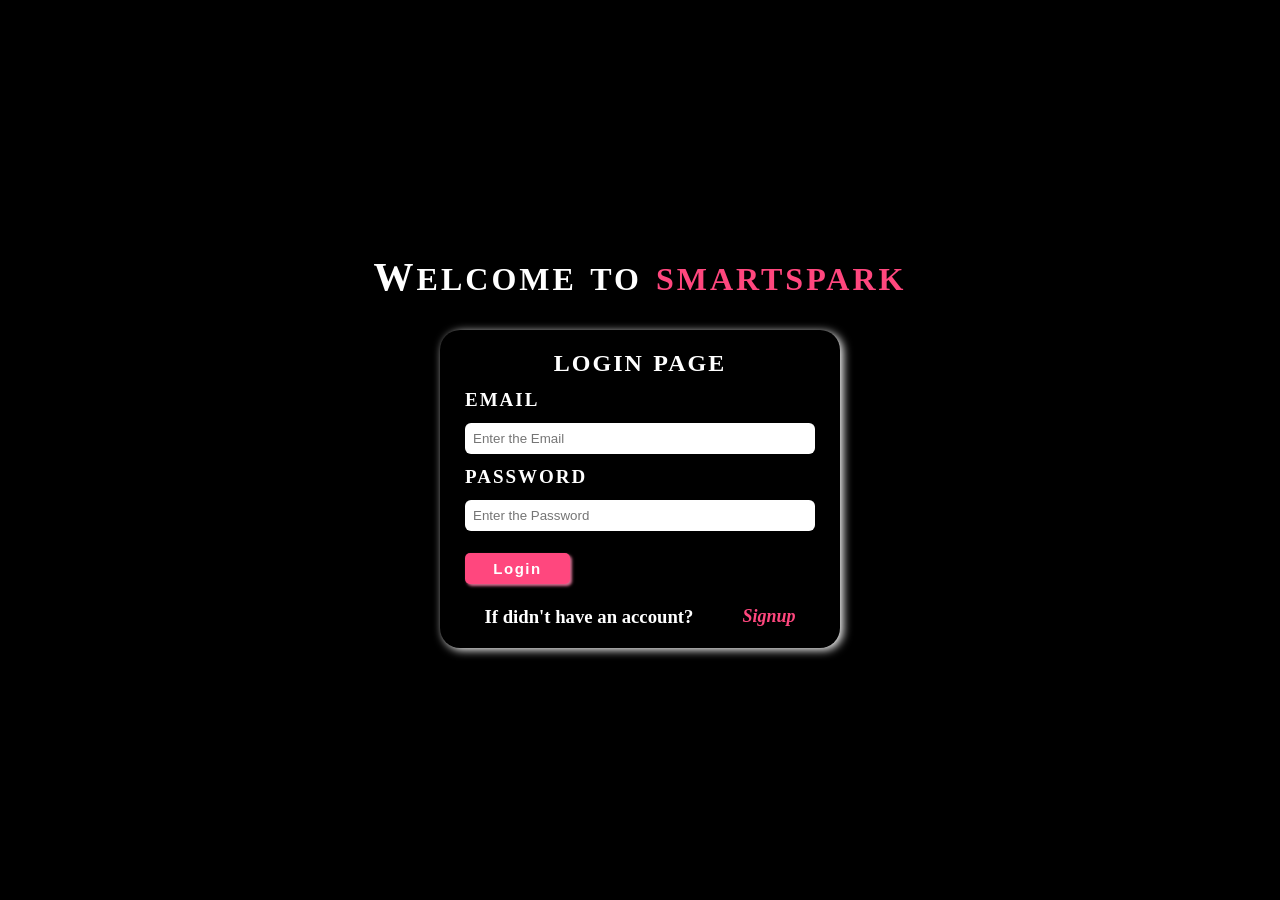
==== login.html @ 23c7a79e "Added complete Quiz App project" ====
<!DOCTYPE html>
<html lang="en">
<head>
    <meta charset="UTF-8">
    <meta name="viewport" content="width=device-width, initial-scale=1.0">
    <title>login</title>
    <link rel="stylesheet" href="./login.css">
</head>
<body>

    <div class="outer">
        <h1>welcome to <span id="wd">SmartSpark</span></h1>
            <form action="" autocomplete="off">
                
                <h2>Login Page</h2>
                <label for="">Email</label>
                <input type="text" name="" placeholder="Enter the Email" id="logemail" required>
                <label for="">Password</label>
                <input type="text" name="" placeholder="Enter the Password" id="logpass" required>

                <button>Login</button>
                <div class="login">
                    <h3>If didn't have an account?</h3>
                    <a href="./signup.html" target="_blank">Signup</a>
                </div>
            </form>
        </div>

    </div>


    <script src="./login.js"></script>
</body>
</html>
---- login.css ----
*{
    margin: 0;
    padding: 0;
    box-sizing: border-box;
}


.outer{
    height: 100vh;
    background-color: black;
    /* background-image: url(./images/4.jpg);
    background-repeat: no-repeat;
    background-position: center;
    background-size: cover; */
    display: flex;
    flex-direction: column;
    justify-content: center;
    align-items: center;
    gap: 30px;
    color: #ffffffff;
}
.outer>h1{
    text-transform: uppercase;
    letter-spacing: 3px;
    word-spacing: 3px;

}
.outer>h1::first-letter{
    font-size: 40px;
}
#wd{
    color: #ff477e;
}

form{
    height: 350px;
    width: 400px;
    display: flex;
    flex-direction: column;
    border-radius: 20px;
    padding: 20px 30px;
    gap: 10px;
    box-shadow:3px 2px 10px white;
}

form>h2{
    text-align: center;
    text-transform: uppercase;
    word-spacing: 1.5px;
    letter-spacing: 2px;

}

form>label{
    letter-spacing: 2px;
    text-transform: uppercase;
    font-weight: bold;
    font-size: 19px;
}
form>input{
    padding: 8px;
    border-radius: px;
    border-radius: 6px;
    border: none;
}
form>button{
    width: 30%;
    padding: 7px;
    letter-spacing: 1.5px;
    font-weight: bold;
    font-size: 15px;
    box-shadow: 2px 2px 3px palevioletred;
    border-radius: 5px;
    background-color: #ff477e;
    color: #ffffffff;
    margin: 10px 0px;
    text-transform: capitalize;
    border: none;
    cursor: pointer;
}
button:hover{
    background-color: green;
     box-shadow: 2px 2px 3px rgb(10, 240, 79);
}

.login{
    display: flex;
    justify-content: space-around;
}

form>.login{

    display: flex;
    gap: 10px;

}

.login>a{
    text-decoration: none;
    color: #ff477e;
    font-size: 18px;
    font-weight: bold;
    font-style: italic;

}
a:hover{
    color: green;
}
.outer{
    height: 100vh;
}
.outer{
    min-height: 100vh;
    padding: 20px;
}
form{
    width: 100%;
    max-width: 400px;
    height: auto;
    display: flex;
    flex-direction: column;
    border-radius: 20px;
    padding: 20px 25px;
    gap: 12px;
    box-shadow: 3px 2px 10px white;
}
@media (max-width: 768px) {

    .outer > h1 {
        font-size: 24px;
        text-align: center;
    }

    form > h2 {
        font-size: 20px;
    }

    form > label {
        font-size: 16px;
    }

    form > input {
        padding: 10px;
        font-size: 15px;
    }

    form > button {
        width: 50%;
        font-size: 14px;
    }

    .login h3 {
        font-size: 14px;
    }

    .login a {
        font-size: 16px;
    }
}
@media (max-width: 480px) {

    .outer {
        gap: 20px;
    }

    .outer > h1 {
        font-size: 20px;
        letter-spacing: 2px;
    }

    form {
        padding: 20px;
    }

    form > h2 {
        font-size: 18px;
    }

    form > label {
        font-size: 14px;
        letter-spacing: 1px;
    }

    form > input {
        font-size: 14px;
    }

    form > button {
        width: 100%;
        font-size: 14px;
        padding: 10px;
    }

    .login {
        flex-direction: column;
        align-items: center;
        gap: 5px;
        text-align: center;
    }

    .login h3 {
        font-size: 13px;
    }

    .login a {
        font-size: 15px;
    }
}
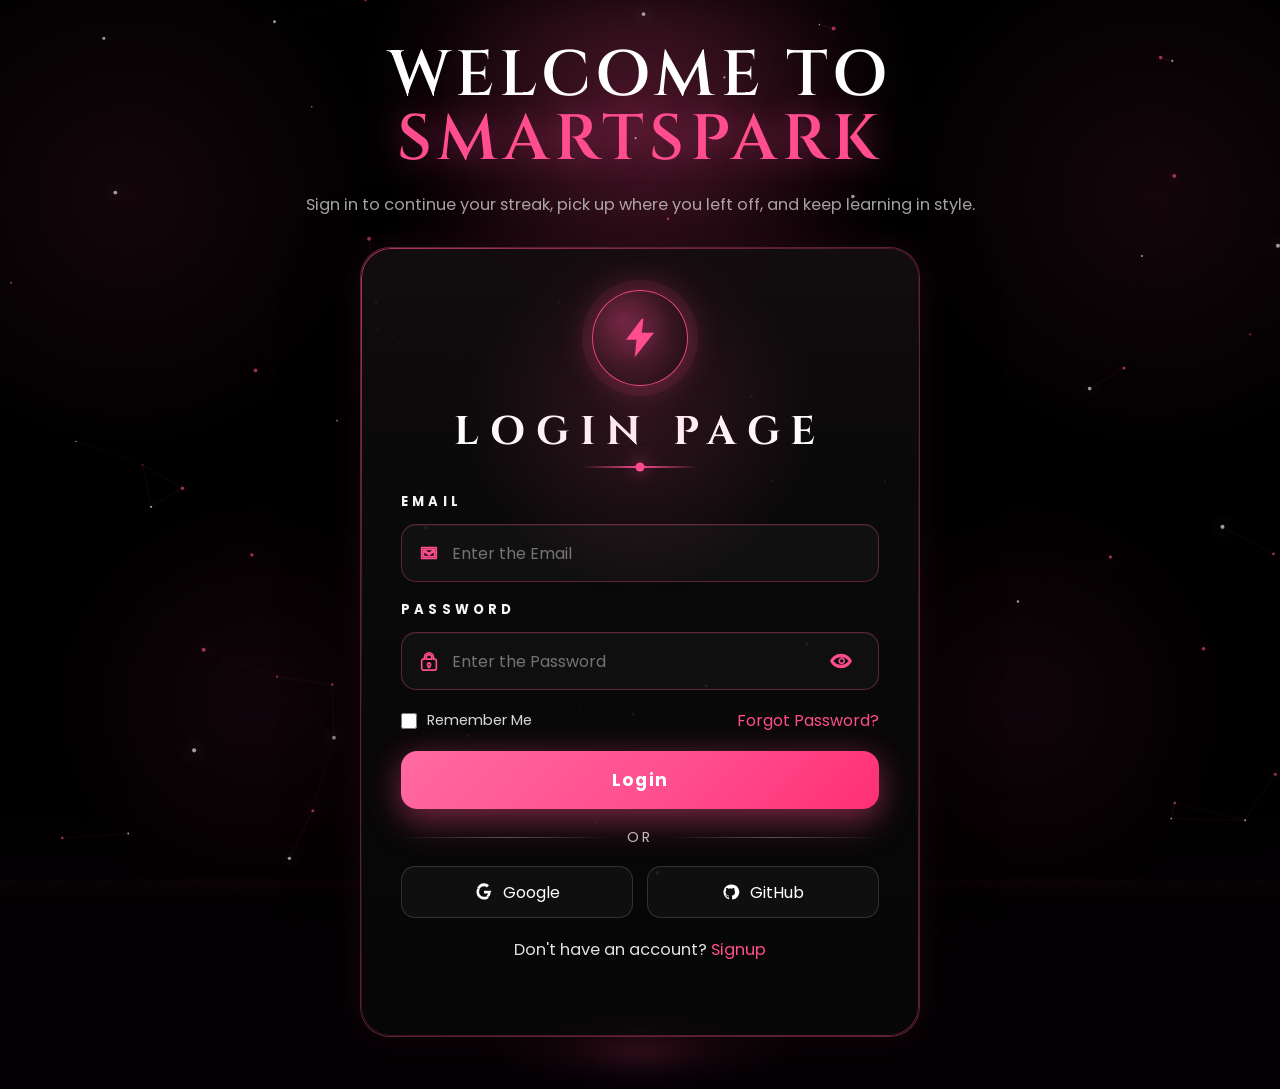
==== commit 40c48f3d: "animation done" ====
--- a/login.html
+++ b/login.html
@@ -1,34 +1,106 @@
 <!DOCTYPE html>
 <html lang="en">
 <head>
-    <meta charset="UTF-8">
-    <meta name="viewport" content="width=device-width, initial-scale=1.0">
-    <title>login</title>
-    <link rel="stylesheet" href="./login.css">
+  <meta charset="UTF-8">
+  <meta name="viewport" content="width=device-width, initial-scale=1.0">
+  <title>SMARTSPARK | Login</title>
+  <meta name="description" content="Log in to your SMARTSPARK account and continue your quiz journey.">
+  <link rel="preconnect" href="https://fonts.googleapis.com">
+  <link rel="preconnect" href="https://fonts.gstatic.com" crossorigin>
+  <link href="https://fonts.googleapis.com/css2?family=Cinzel:wght@500;600;700&family=Poppins:wght@400;500;600;700&display=swap" rel="stylesheet">
+  <link rel="stylesheet" href="./auth.css">
 </head>
-<body>
+<body data-page="login">
+  <canvas id="auth-canvas" aria-hidden="true"></canvas>
 
-    <div class="outer">
-        <h1>welcome to <span id="wd">SmartSpark</span></h1>
-            <form action="" autocomplete="off">
-                
-                <h2>Login Page</h2>
-                <label for="">Email</label>
-                <input type="text" name="" placeholder="Enter the Email" id="logemail" required>
-                <label for="">Password</label>
-                <input type="text" name="" placeholder="Enter the Password" id="logpass" required>
+  <main class="auth-page">
+    <section class="auth-shell">
+      <header class="auth-copy reveal">
+        <h1>Welcome To <span>SMARTSPARK</span></h1>
+        <p class="auth-subtitle">Sign in to continue your streak, pick up where you left off, and keep learning in style.</p>
+      </header>
 
-                <button>Login</button>
-                <div class="login">
-                    <h3>If didn't have an account?</h3>
-                    <a href="./signup.html" target="_blank">Signup</a>
-                </div>
-            </form>
+      <div class="auth-card-wrap reveal">
+        <div class="auth-card" id="authCard">
+          <div class="auth-badge" aria-hidden="true">
+            <svg viewBox="0 0 24 24">
+              <path d="M13 1L4 13h6l-1 10 11-14h-7l1-8z"></path>
+            </svg>
+          </div>
+
+          <h2 class="auth-title">LOGIN PAGE</h2>
+          <div class="title-spark" aria-hidden="true"></div>
+
+          <form class="auth-form" id="authForm" novalidate data-auth-form>
+            <div class="field">
+              <label for="logemail">Email</label>
+              <div class="input-shell">
+                <span class="input-icon" aria-hidden="true">
+                  <svg viewBox="0 0 24 24">
+                    <path d="M4 6h16v12H4V6Zm2 2v.5l6 4 6-4V8H6Zm12 8V10l-6 4-6-4v6h12Z"></path>
+                  </svg>
+                </span>
+                <input id="logemail" type="email" name="email" placeholder="Enter the Email" autocomplete="email" required>
+              </div>
+            </div>
+
+            <div class="field">
+              <label for="logpass">Password</label>
+              <div class="input-shell">
+                <span class="input-icon" aria-hidden="true">
+                  <svg viewBox="0 0 24 24">
+                    <path d="M7 10V8a5 5 0 0 1 10 0v2h1a2 2 0 0 1 2 2v8a2 2 0 0 1-2 2H6a2 2 0 0 1-2-2v-8a2 2 0 0 1 2-2h1Zm2 0h6V8a3 3 0 0 0-6 0v2Zm3 4a1.75 1.75 0 0 0-.75 3.33V19h1.5v-1.67A1.75 1.75 0 0 0 12 14Z"></path>
+                  </svg>
+                </span>
+                <input id="logpass" type="password" name="password" placeholder="Enter the Password" autocomplete="current-password" required>
+                <button class="toggle-password" type="button" data-toggle-password aria-label="Show password" aria-pressed="false">
+                  <svg class="icon-eye" viewBox="0 0 24 24" aria-hidden="true">
+                    <path d="M12 5c5.5 0 9.7 4 11 7-1.3 3-5.5 7-11 7S2.3 15 1 12c1.3-3 5.5-7 11-7Zm0 2C7.7 7 4.1 9.8 2.6 12 4.1 14.2 7.7 17 12 17s7.9-2.8 9.4-5C19.9 9.8 16.3 7 12 7Zm0 2.25A2.75 2.75 0 1 1 12 14.5a2.75 2.75 0 0 1 0-5.25Z"></path>
+                  </svg>
+                </button>
+              </div>
+            </div>
+
+            <div class="field-row">
+              <label class="remember" for="rememberMe">
+                <input id="rememberMe" type="checkbox">
+                <span>Remember Me</span>
+              </label>
+              <a class="text-link" href="#">Forgot Password?</a>
+            </div>
+
+            <button class="primary-btn" type="submit">
+              <span>Login</span>
+            </button>
+
+            <div class="auth-divider" aria-hidden="true"><span>OR</span></div>
+
+            <div class="social-grid">
+              <button class="social-btn" type="button" data-social="google">
+                <svg viewBox="0 0 24 24" aria-hidden="true">
+                  <path d="M21.6 12.2c0-.7-.1-1.4-.2-2H12v3.8h5.4c-.2 1-.8 1.8-1.7 2.4v2h2.7c1.5-1.4 2.2-3.2 2.2-6.2Z"></path>
+                  <path d="M12 22c2.7 0 4.9-.9 6.5-2.5l-2.7-2c-.7.5-1.7.9-3.8.9-2.9 0-5.3-1.9-6.2-4.5H3v2.8C4.6 19.6 8 22 12 22Z"></path>
+                  <path d="M5.8 13.9A7.4 7.4 0 0 1 5.4 12c0-.7.1-1.3.4-1.9V7.3H3A10 10 0 0 0 2 12c0 1.6.4 3 .9 4.7l2.9-2.8Z"></path>
+                  <path d="M12 4.4c1.5 0 2.8.5 3.8 1.5l2.9-2.9C16.9 1.3 14.7.3 12 .3 8 .3 4.6 2.7 3 6.2l2.8 2.2C6.7 6.3 9.1 4.4 12 4.4Z"></path>
+                </svg>
+                <span>Google</span>
+              </button>
+              <button class="social-btn" type="button" data-social="github">
+                <svg viewBox="0 0 24 24" aria-hidden="true">
+                  <path d="M12 2a10 10 0 0 0-3.2 19.5c.5.1.7-.2.7-.5v-1.7c-2.8.6-3.4-1.2-3.4-1.2-.5-1.2-1.1-1.4-1.1-1.4-.9-.6.1-.6.1-.6 1 .1 1.5 1 1.5 1 1 .2 1.6.8 2.1 1.1.1-.7.3-1.1.6-1.4-2.2-.2-4.5-1.1-4.5-4.9 0-1.1.4-2 1-2.7-.1-.3-.5-1.3.1-2.6 0 0 .8-.3 2.8 1 1.6-.4 3.2-.4 4.8 0 2-1.3 2.8-1 2.8-1 .6 1.3.2 2.3.1 2.6.6.7 1 1.6 1 2.7 0 3.8-2.3 4.7-4.5 4.9.3.3.6.9.6 1.8v2.8c0 .3.2.6.7.5A10 10 0 0 0 12 2Z"></path>
+                </svg>
+                <span>GitHub</span>
+              </button>
+            </div>
+
+            <p class="auth-switch">Don't have an account? <a href="./signup.html">Signup</a></p>
+            <p class="auth-status" id="authStatus" aria-live="polite"></p>
+          </form>
         </div>
+      </div>
+    </section>
+  </main>
 
-    </div>
-
-
-    <script src="./login.js"></script>
+  <script src="./auth.js"></script>
 </body>
-</html>+</html>
--- a/auth.css
+++ b/auth.css
@@ -0,0 +1,690 @@
+:root {
+  --bg: #000000;
+  --pink: #ff4d8d;
+  --pink-strong: #ff2f74;
+  --text: #ffffff;
+  --muted: rgba(255, 255, 255, 0.64);
+  --muted-soft: rgba(255, 255, 255, 0.42);
+  --card: rgba(10, 10, 10, 0.82);
+  --card-deep: rgba(6, 6, 6, 0.88);
+  --border: rgba(255, 77, 141, 0.34);
+  --border-strong: rgba(255, 77, 141, 0.72);
+  --shadow: 0 18px 70px rgba(0, 0, 0, 0.75);
+}
+
+* {
+  box-sizing: border-box;
+  margin: 0;
+  padding: 0;
+}
+
+html {
+  scroll-behavior: smooth;
+}
+
+body {
+  min-height: 100vh;
+  font-family: "Poppins", system-ui, sans-serif;
+  background:
+    radial-gradient(circle at 50% 10%, rgba(255, 77, 141, 0.16), transparent 24%),
+    radial-gradient(circle at 10% 18%, rgba(255, 77, 141, 0.08), transparent 18%),
+    radial-gradient(circle at 90% 18%, rgba(255, 77, 141, 0.08), transparent 18%),
+    linear-gradient(180deg, #000 0%, #000 65%, #050005 100%);
+  color: var(--text);
+  overflow-x: hidden;
+  isolation: isolate;
+}
+
+body::before,
+body::after {
+  content: "";
+  position: fixed;
+  inset: 0;
+  pointer-events: none;
+  z-index: 0;
+}
+
+body::before {
+  background:
+    radial-gradient(circle at 50% 14%, rgba(255, 77, 141, 0.18), transparent 24%),
+    radial-gradient(circle at 20% 78%, rgba(255, 77, 141, 0.08), transparent 18%),
+    radial-gradient(circle at 80% 78%, rgba(255, 77, 141, 0.08), transparent 18%);
+  filter: blur(20px);
+  opacity: 0.9;
+}
+
+body::after {
+  inset: auto -16% -6vh;
+  height: 34vh;
+  background:
+    linear-gradient(180deg, rgba(255, 77, 141, 0.08), transparent 32%),
+    repeating-linear-gradient(90deg, rgba(255, 77, 141, 0.1) 0 1px, transparent 1px 58px),
+    repeating-linear-gradient(0deg, rgba(255, 77, 141, 0.07) 0 1px, transparent 1px 58px);
+  transform: perspective(1100px) rotateX(72deg);
+  transform-origin: center bottom;
+  opacity: 0.32;
+  filter: blur(0.2px);
+}
+
+a {
+  color: inherit;
+  text-decoration: none;
+}
+
+button,
+input {
+  font: inherit;
+}
+
+::selection {
+  background: rgba(255, 77, 141, 0.26);
+  color: #fff;
+}
+
+.sr-only {
+  position: absolute;
+  width: 1px;
+  height: 1px;
+  padding: 0;
+  margin: -1px;
+  overflow: hidden;
+  clip: rect(0, 0, 0, 0);
+  white-space: nowrap;
+  border: 0;
+}
+
+img,
+svg {
+  display: block;
+}
+
+#auth-canvas {
+  position: fixed;
+  inset: 0;
+  z-index: 0;
+  pointer-events: none;
+  opacity: 0.74;
+  mix-blend-mode: screen;
+}
+
+.auth-page {
+  position: relative;
+  z-index: 1;
+  min-height: 100vh;
+  display: grid;
+  place-items: center;
+  padding: 44px 18px 52px;
+}
+
+.auth-shell {
+  width: min(1180px, 100%);
+  display: grid;
+  justify-items: center;
+  gap: 28px;
+}
+
+.auth-copy {
+  width: 100%;
+  max-width: 980px;
+  text-align: center;
+}
+
+.auth-kicker {
+  display: inline-block;
+  margin-bottom: 10px;
+  color: rgba(255, 255, 255, 0.88);
+  font-size: 0.78rem;
+  font-weight: 700;
+  letter-spacing: 0.42em;
+  text-transform: uppercase;
+}
+
+.auth-copy h1 {
+  font-family: "Cinzel", Georgia, serif;
+  font-size: 64px;
+  line-height: 1;
+  letter-spacing: 0.08em;
+  font-weight: 600;
+  text-transform: uppercase;
+}
+
+.auth-copy h1 span {
+  color: var(--pink);
+  text-shadow: 0 0 32px rgba(255, 77, 141, 0.46);
+}
+
+.auth-subtitle {
+  max-width: 760px;
+  margin: 18px auto 0;
+  color: var(--muted);
+  font-size: 1.02rem;
+  line-height: 1.8;
+}
+
+.auth-card-wrap {
+  position: relative;
+  width: min(560px, 100%);
+  perspective: 1200px;
+  animation: wrapFloat 6.8s ease-in-out infinite;
+}
+
+.auth-card-wrap::before {
+  content: "";
+  position: absolute;
+  left: 10%;
+  right: 10%;
+  bottom: -24px;
+  height: 28px;
+  border-radius: 50%;
+  background: radial-gradient(circle, rgba(255, 77, 141, 0.42) 0%, rgba(255, 77, 141, 0.16) 28%, transparent 72%);
+  filter: blur(14px);
+  z-index: -1;
+}
+
+.auth-card {
+  position: relative;
+  overflow: hidden;
+  padding: 38px 40px 30px;
+  border-radius: 30px;
+  border: 1px solid var(--border);
+  background: linear-gradient(180deg, rgba(12, 12, 12, 0.92), rgba(7, 7, 7, 0.86));
+  backdrop-filter: blur(20px);
+  -webkit-backdrop-filter: blur(20px);
+  box-shadow: var(--shadow), 0 0 34px rgba(255, 77, 141, 0.12);
+  transform: translate3d(var(--tilt-x, 0px), var(--tilt-y, 0px), 0);
+  transition: box-shadow 0.35s ease, border-color 0.35s ease, transform 0.16s ease;
+}
+
+.auth-card:hover {
+  border-color: var(--border-strong);
+  box-shadow: 0 26px 90px rgba(0, 0, 0, 0.82), 0 0 56px rgba(255, 77, 141, 0.22);
+}
+
+.auth-card::before {
+  content: "";
+  position: absolute;
+  inset: 0;
+  padding: 1px;
+  border-radius: inherit;
+  background: linear-gradient(145deg, rgba(255, 77, 141, 0.95), rgba(255, 77, 141, 0.08) 42%, rgba(255, 77, 141, 0.52));
+  -webkit-mask:
+    linear-gradient(#fff 0 0) content-box,
+    linear-gradient(#fff 0 0);
+  -webkit-mask-composite: xor;
+  mask-composite: exclude;
+  pointer-events: none;
+  opacity: 0.72;
+}
+
+.auth-card::after {
+  content: "";
+  position: absolute;
+  inset: 0;
+  border-radius: inherit;
+  background:
+    radial-gradient(circle at var(--mx, 50%) var(--my, 22%), rgba(255, 77, 141, 0.14), transparent 26%),
+    linear-gradient(180deg, rgba(255, 77, 141, 0.03), transparent 34%);
+  pointer-events: none;
+}
+
+.auth-badge {
+  width: 96px;
+  height: 96px;
+  margin: 4px auto 24px;
+  display: grid;
+  place-items: center;
+  border-radius: 50%;
+  border: 1px solid rgba(255, 77, 141, 0.9);
+  background:
+    radial-gradient(circle at 30% 30%, rgba(255, 77, 141, 0.34), rgba(255, 77, 141, 0.1) 52%, rgba(0, 0, 0, 0.34) 100%);
+  box-shadow: 0 0 0 10px rgba(255, 77, 141, 0.08), 0 0 36px rgba(255, 77, 141, 0.34);
+  animation: badgeFloat 5.4s ease-in-out infinite;
+}
+
+.auth-badge svg {
+  width: 42px;
+  height: 42px;
+  fill: var(--pink);
+  filter: drop-shadow(0 0 18px rgba(255, 77, 141, 0.85));
+}
+
+.auth-title {
+  text-align: center;
+  font-family: "Cinzel", Georgia, serif;
+  font-size: 40px;
+  line-height: 1.1;
+  letter-spacing: 0.28em;
+  margin-bottom: 12px;
+}
+
+.title-spark {
+  position: relative;
+  width: 118px;
+  height: 2px;
+  margin: 0 auto 24px;
+  background: linear-gradient(90deg, transparent, rgba(255, 77, 141, 0.95), transparent);
+}
+
+.title-spark::after {
+  content: "";
+  position: absolute;
+  left: 50%;
+  top: 50%;
+  width: 9px;
+  height: 9px;
+  border-radius: 50%;
+  transform: translate(-50%, -50%);
+  background: var(--pink);
+  box-shadow: 0 0 18px rgba(255, 77, 141, 0.95);
+}
+
+.auth-form {
+  display: grid;
+  gap: 18px;
+}
+
+.field label {
+  display: block;
+  margin-bottom: 12px;
+  color: rgba(255, 255, 255, 0.96);
+  font-size: 0.82rem;
+  font-weight: 700;
+  letter-spacing: 0.32em;
+  text-transform: uppercase;
+}
+
+.input-shell {
+  display: flex;
+  align-items: center;
+  gap: 12px;
+  min-height: 58px;
+  padding: 0 16px;
+  border-radius: 15px;
+  border: 1px solid rgba(255, 77, 141, 0.34);
+  background: rgba(255, 255, 255, 0.03);
+  box-shadow: inset 0 1px 0 rgba(255, 255, 255, 0.05);
+  transition: transform 0.25s ease, border-color 0.25s ease, box-shadow 0.25s ease, background 0.25s ease;
+}
+
+.field:focus-within .input-shell {
+  transform: scale(1.015);
+  border-color: rgba(255, 77, 141, 0.82);
+  background: rgba(255, 255, 255, 0.05);
+  box-shadow:
+    0 0 0 4px rgba(255, 77, 141, 0.08),
+    0 0 30px rgba(255, 77, 141, 0.16),
+    inset 0 1px 0 rgba(255, 255, 255, 0.05);
+}
+
+.input-icon {
+  width: 22px;
+  height: 22px;
+  display: grid;
+  place-items: center;
+  color: var(--pink);
+  flex: 0 0 auto;
+}
+
+.input-icon svg {
+  width: 22px;
+  height: 22px;
+  fill: none;
+  stroke: currentColor;
+  stroke-width: 1.8;
+  stroke-linecap: round;
+  stroke-linejoin: round;
+}
+
+.input-shell input {
+  flex: 1;
+  min-width: 0;
+  padding: 14px 0;
+  border: 0;
+  outline: none;
+  background: transparent;
+  color: var(--text);
+  font-size: 1rem;
+}
+
+.input-shell input::placeholder {
+  color: var(--muted-soft);
+}
+
+.toggle-password {
+  width: 42px;
+  height: 42px;
+  border: 0;
+  border-radius: 999px;
+  background: transparent;
+  color: var(--pink);
+  display: grid;
+  place-items: center;
+  cursor: pointer;
+  transition: transform 0.2s ease, background 0.2s ease, color 0.2s ease;
+}
+
+.toggle-password:hover {
+  transform: scale(1.06);
+  background: rgba(255, 77, 141, 0.08);
+}
+
+.toggle-password:active {
+  transform: scale(0.96);
+}
+
+.toggle-password svg {
+  width: 22px;
+  height: 22px;
+  fill: none;
+  stroke: currentColor;
+  stroke-width: 1.8;
+  stroke-linecap: round;
+  stroke-linejoin: round;
+}
+
+.field-row {
+  display: flex;
+  align-items: center;
+  justify-content: space-between;
+  gap: 18px;
+}
+
+.remember {
+  display: inline-flex;
+  align-items: center;
+  gap: 10px;
+  color: rgba(255, 255, 255, 0.84);
+  font-size: 0.92rem;
+  user-select: none;
+}
+
+.remember input {
+  width: 16px;
+  height: 16px;
+  accent-color: var(--pink);
+}
+
+.text-link,
+.auth-switch a {
+  color: var(--pink);
+  transition: opacity 0.2s ease, transform 0.2s ease;
+}
+
+.text-link:hover,
+.auth-switch a:hover {
+  opacity: 0.9;
+  transform: translateY(-1px);
+}
+
+.primary-btn {
+  position: relative;
+  overflow: hidden;
+  width: 100%;
+  min-height: 58px;
+  border: 0;
+  border-radius: 16px;
+  color: #fff;
+  background: linear-gradient(135deg, #ff6aa1 0%, #ff4d8d 58%, #ff2f74 100%);
+  box-shadow: 0 14px 34px rgba(255, 77, 141, 0.35), 0 0 32px rgba(255, 77, 141, 0.18);
+  cursor: pointer;
+  transition: transform 0.2s ease, box-shadow 0.25s ease, filter 0.25s ease;
+}
+
+.primary-btn::before {
+  content: "";
+  position: absolute;
+  inset: -40% -20%;
+  background: linear-gradient(120deg, transparent 35%, rgba(255, 255, 255, 0.32) 50%, transparent 65%);
+  transform: translateX(-75%) rotate(8deg);
+  transition: transform 0.7s ease;
+}
+
+.primary-btn:hover::before {
+  transform: translateX(75%) rotate(8deg);
+}
+
+.primary-btn:hover {
+  transform: scale(1.05);
+  box-shadow: 0 18px 44px rgba(255, 77, 141, 0.45), 0 0 50px rgba(255, 77, 141, 0.28);
+}
+
+.primary-btn:active {
+  transform: scale(0.98);
+}
+
+.primary-btn span {
+  position: relative;
+  z-index: 1;
+  font-size: 1.08rem;
+  font-weight: 700;
+  letter-spacing: 0.08em;
+}
+
+.auth-divider {
+  display: flex;
+  align-items: center;
+  gap: 16px;
+  color: rgba(255, 255, 255, 0.76);
+  font-size: 0.88rem;
+  letter-spacing: 0.2em;
+  text-transform: uppercase;
+}
+
+.auth-divider::before,
+.auth-divider::after {
+  content: "";
+  flex: 1;
+  height: 1px;
+  background: linear-gradient(90deg, transparent, rgba(255, 255, 255, 0.3), transparent);
+}
+
+.social-grid {
+  display: grid;
+  grid-template-columns: repeat(2, minmax(0, 1fr));
+  gap: 14px;
+}
+
+.social-btn {
+  min-height: 52px;
+  display: inline-flex;
+  align-items: center;
+  justify-content: center;
+  gap: 10px;
+  padding: 0 16px;
+  border-radius: 14px;
+  border: 1px solid rgba(255, 255, 255, 0.14);
+  background: rgba(255, 255, 255, 0.035);
+  color: #fff;
+  cursor: pointer;
+  transition: transform 0.2s ease, border-color 0.2s ease, background 0.2s ease, box-shadow 0.2s ease;
+}
+
+.social-btn:hover {
+  transform: translateY(-2px);
+  border-color: rgba(255, 77, 141, 0.45);
+  background: rgba(255, 77, 141, 0.08);
+  box-shadow: 0 0 28px rgba(255, 77, 141, 0.12);
+}
+
+.social-btn:active {
+  transform: translateY(0) scale(0.98);
+}
+
+.social-btn svg {
+  width: 18px;
+  height: 18px;
+  fill: currentColor;
+}
+
+.auth-switch {
+  text-align: center;
+  color: rgba(255, 255, 255, 0.88);
+  font-size: 1.02rem;
+  line-height: 1.7;
+}
+
+.auth-status {
+  min-height: 24px;
+  text-align: center;
+  font-size: 0.95rem;
+  color: rgba(255, 255, 255, 0.76);
+}
+
+.auth-status[data-state="success"] {
+  color: #ffbfd3;
+}
+
+.auth-status[data-state="error"] {
+  color: #ff9ab7;
+}
+
+.auth-status[data-state="info"] {
+  color: rgba(255, 255, 255, 0.74);
+}
+
+.reveal {
+  opacity: 0;
+  transform: translateY(24px);
+  transition: opacity 0.8s ease, transform 0.8s ease;
+}
+
+body.is-ready .reveal {
+  opacity: 1;
+  transform: translateY(0);
+}
+
+.auth-copy.reveal {
+  transition-delay: 0.05s;
+}
+
+.auth-card-wrap.reveal {
+  transition-delay: 0.14s;
+}
+
+@keyframes wrapFloat {
+  0%,
+  100% {
+    transform: translateY(0);
+  }
+
+  50% {
+    transform: translateY(-10px);
+  }
+}
+
+@keyframes badgeFloat {
+  0%,
+  100% {
+    transform: translateY(0) scale(1);
+  }
+
+  50% {
+    transform: translateY(-8px) scale(1.02);
+  }
+}
+
+@media (max-width: 980px) {
+  .auth-copy h1 {
+    font-size: 50px;
+  }
+
+  .auth-subtitle {
+    font-size: 0.98rem;
+  }
+
+  .auth-card {
+    padding: 32px 30px 28px;
+  }
+
+  .auth-title {
+    font-size: 34px;
+  }
+}
+
+@media (max-width: 680px) {
+  .auth-page {
+    padding: 28px 14px 40px;
+  }
+
+  .auth-shell {
+    gap: 22px;
+  }
+
+  .auth-copy h1 {
+    font-size: 40px;
+  }
+
+  .auth-kicker {
+    letter-spacing: 0.28em;
+  }
+
+  .auth-subtitle {
+    line-height: 1.7;
+  }
+
+  .auth-card {
+    padding: 28px 22px 22px;
+    border-radius: 26px;
+  }
+
+  .auth-badge {
+    width: 84px;
+    height: 84px;
+    margin-bottom: 20px;
+  }
+
+  .auth-badge svg {
+    width: 36px;
+    height: 36px;
+  }
+
+  .auth-title {
+    font-size: 30px;
+    letter-spacing: 0.22em;
+  }
+
+  .field-row {
+    flex-direction: column;
+    align-items: flex-start;
+  }
+
+  .social-grid {
+    grid-template-columns: 1fr;
+  }
+}
+
+@media (max-width: 480px) {
+  .auth-copy h1 {
+    font-size: 34px;
+  }
+
+  .auth-subtitle {
+    font-size: 0.94rem;
+  }
+
+  .field label {
+    letter-spacing: 0.24em;
+    font-size: 0.76rem;
+  }
+
+  .input-shell {
+    min-height: 54px;
+    padding: 0 14px;
+  }
+
+  .input-shell input {
+    font-size: 0.96rem;
+  }
+
+  .primary-btn {
+    min-height: 54px;
+  }
+
+  .social-btn {
+    min-height: 50px;
+  }
+
+  .auth-switch {
+    font-size: 0.96rem;
+  }
+}
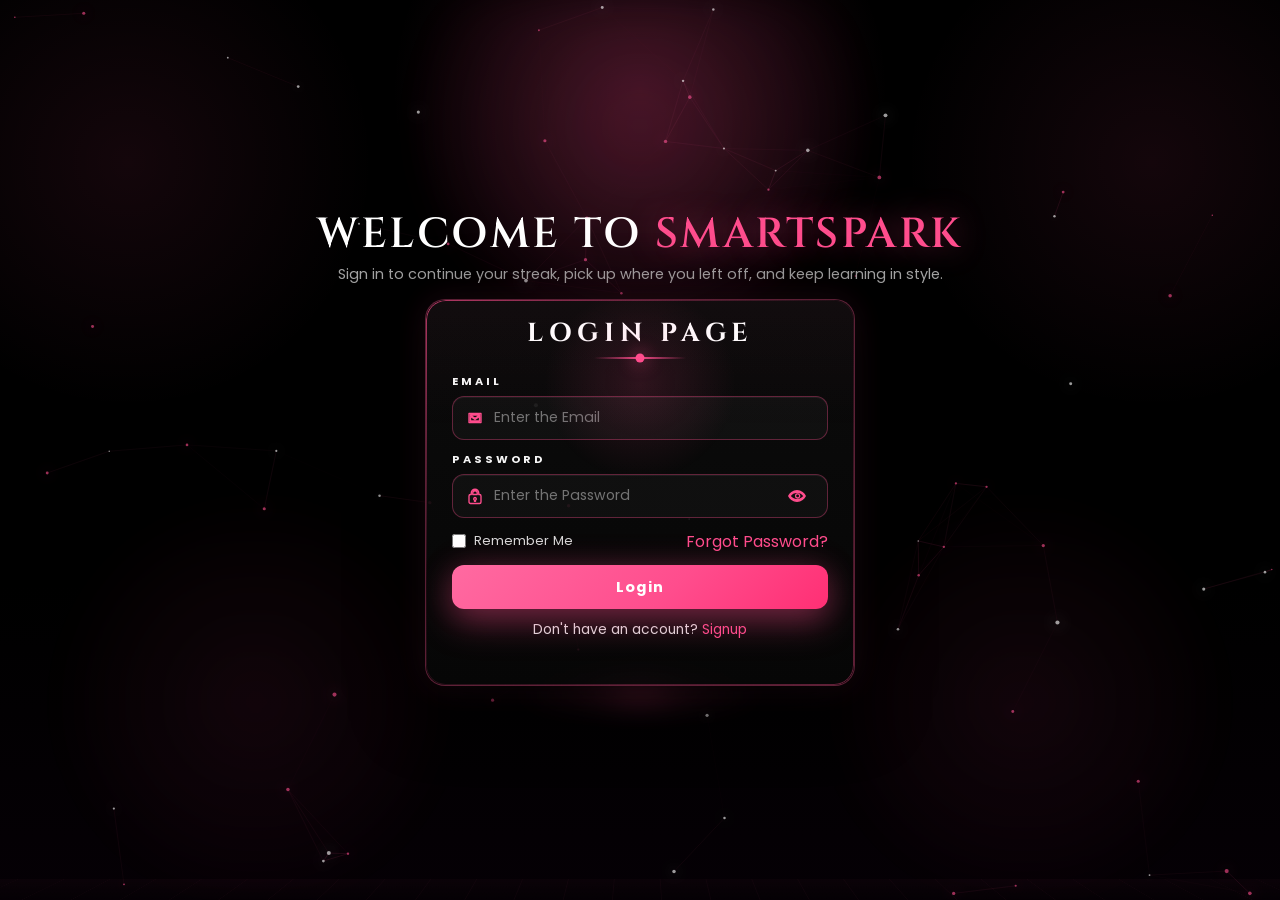
==== commit 2c2fd13d: "add index" ====
--- a/login.html
+++ b/login.html
@@ -22,12 +22,6 @@
 
       <div class="auth-card-wrap reveal">
         <div class="auth-card" id="authCard">
-          <div class="auth-badge" aria-hidden="true">
-            <svg viewBox="0 0 24 24">
-              <path d="M13 1L4 13h6l-1 10 11-14h-7l1-8z"></path>
-            </svg>
-          </div>
-
           <h2 class="auth-title">LOGIN PAGE</h2>
           <div class="title-spark" aria-hidden="true"></div>
 
@@ -73,26 +67,6 @@
               <span>Login</span>
             </button>
 
-            <div class="auth-divider" aria-hidden="true"><span>OR</span></div>
-
-            <div class="social-grid">
-              <button class="social-btn" type="button" data-social="google">
-                <svg viewBox="0 0 24 24" aria-hidden="true">
-                  <path d="M21.6 12.2c0-.7-.1-1.4-.2-2H12v3.8h5.4c-.2 1-.8 1.8-1.7 2.4v2h2.7c1.5-1.4 2.2-3.2 2.2-6.2Z"></path>
-                  <path d="M12 22c2.7 0 4.9-.9 6.5-2.5l-2.7-2c-.7.5-1.7.9-3.8.9-2.9 0-5.3-1.9-6.2-4.5H3v2.8C4.6 19.6 8 22 12 22Z"></path>
-                  <path d="M5.8 13.9A7.4 7.4 0 0 1 5.4 12c0-.7.1-1.3.4-1.9V7.3H3A10 10 0 0 0 2 12c0 1.6.4 3 .9 4.7l2.9-2.8Z"></path>
-                  <path d="M12 4.4c1.5 0 2.8.5 3.8 1.5l2.9-2.9C16.9 1.3 14.7.3 12 .3 8 .3 4.6 2.7 3 6.2l2.8 2.2C6.7 6.3 9.1 4.4 12 4.4Z"></path>
-                </svg>
-                <span>Google</span>
-              </button>
-              <button class="social-btn" type="button" data-social="github">
-                <svg viewBox="0 0 24 24" aria-hidden="true">
-                  <path d="M12 2a10 10 0 0 0-3.2 19.5c.5.1.7-.2.7-.5v-1.7c-2.8.6-3.4-1.2-3.4-1.2-.5-1.2-1.1-1.4-1.1-1.4-.9-.6.1-.6.1-.6 1 .1 1.5 1 1.5 1 1 .2 1.6.8 2.1 1.1.1-.7.3-1.1.6-1.4-2.2-.2-4.5-1.1-4.5-4.9 0-1.1.4-2 1-2.7-.1-.3-.5-1.3.1-2.6 0 0 .8-.3 2.8 1 1.6-.4 3.2-.4 4.8 0 2-1.3 2.8-1 2.8-1 .6 1.3.2 2.3.1 2.6.6.7 1 1.6 1 2.7 0 3.8-2.3 4.7-4.5 4.9.3.3.6.9.6 1.8v2.8c0 .3.2.6.7.5A10 10 0 0 0 12 2Z"></path>
-                </svg>
-                <span>GitHub</span>
-              </button>
-            </div>
-
             <p class="auth-switch">Don't have an account? <a href="./signup.html">Signup</a></p>
             <p class="auth-status" id="authStatus" aria-live="polite"></p>
           </form>
--- a/auth.css
+++ b/auth.css
@@ -23,7 +23,8 @@
 }
 
 body {
-  min-height: 100vh;
+  height: 100vh;
+  height: 100svh;
   font-family: "Poppins", system-ui, sans-serif;
   background:
     radial-gradient(circle at 50% 10%, rgba(255, 77, 141, 0.16), transparent 24%),
@@ -31,7 +32,7 @@
     radial-gradient(circle at 90% 18%, rgba(255, 77, 141, 0.08), transparent 18%),
     linear-gradient(180deg, #000 0%, #000 65%, #050005 100%);
   color: var(--text);
-  overflow-x: hidden;
+  overflow: hidden;
   isolation: isolate;
 }
 
@@ -110,22 +111,24 @@
 .auth-page {
   position: relative;
   z-index: 1;
-  min-height: 100vh;
+  height: 100vh;
+  height: 100svh;
   display: grid;
   place-items: center;
-  padding: 44px 18px 52px;
+  padding: 16px;
 }
 
 .auth-shell {
-  width: min(1180px, 100%);
+  width: min(920px, 100%);
+  max-height: calc(100svh - 32px);
   display: grid;
   justify-items: center;
-  gap: 28px;
+  gap: 14px;
 }
 
 .auth-copy {
   width: 100%;
-  max-width: 980px;
+  max-width: 760px;
   text-align: center;
 }
 
@@ -141,9 +144,9 @@
 
 .auth-copy h1 {
   font-family: "Cinzel", Georgia, serif;
-  font-size: 64px;
+  font-size: 42px;
   line-height: 1;
-  letter-spacing: 0.08em;
+  letter-spacing: 0.06em;
   font-weight: 600;
   text-transform: uppercase;
 }
@@ -154,18 +157,17 @@
 }
 
 .auth-subtitle {
-  max-width: 760px;
-  margin: 18px auto 0;
+  max-width: 660px;
+  margin: 8px auto 0;
   color: var(--muted);
-  font-size: 1.02rem;
-  line-height: 1.8;
+  font-size: 0.9rem;
+  line-height: 1.45;
 }
 
 .auth-card-wrap {
   position: relative;
-  width: min(560px, 100%);
+  width: min(430px, 100%);
   perspective: 1200px;
-  animation: wrapFloat 6.8s ease-in-out infinite;
 }
 
 .auth-card-wrap::before {
@@ -173,8 +175,8 @@
   position: absolute;
   left: 10%;
   right: 10%;
-  bottom: -24px;
-  height: 28px;
+  bottom: -16px;
+  height: 20px;
   border-radius: 50%;
   background: radial-gradient(circle, rgba(255, 77, 141, 0.42) 0%, rgba(255, 77, 141, 0.16) 28%, transparent 72%);
   filter: blur(14px);
@@ -184,15 +186,15 @@
 .auth-card {
   position: relative;
   overflow: hidden;
-  padding: 38px 40px 30px;
-  border-radius: 30px;
+  padding: 18px 26px 16px;
+  border-radius: 20px;
   border: 1px solid var(--border);
   background: linear-gradient(180deg, rgba(12, 12, 12, 0.92), rgba(7, 7, 7, 0.86));
   backdrop-filter: blur(20px);
   -webkit-backdrop-filter: blur(20px);
   box-shadow: var(--shadow), 0 0 34px rgba(255, 77, 141, 0.12);
-  transform: translate3d(var(--tilt-x, 0px), var(--tilt-y, 0px), 0);
-  transition: box-shadow 0.35s ease, border-color 0.35s ease, transform 0.16s ease;
+  transform: none;
+  transition: box-shadow 0.35s ease, border-color 0.35s ease;
 }
 
 .auth-card:hover {
@@ -227,41 +229,20 @@
   pointer-events: none;
 }
 
-.auth-badge {
-  width: 96px;
-  height: 96px;
-  margin: 4px auto 24px;
-  display: grid;
-  place-items: center;
-  border-radius: 50%;
-  border: 1px solid rgba(255, 77, 141, 0.9);
-  background:
-    radial-gradient(circle at 30% 30%, rgba(255, 77, 141, 0.34), rgba(255, 77, 141, 0.1) 52%, rgba(0, 0, 0, 0.34) 100%);
-  box-shadow: 0 0 0 10px rgba(255, 77, 141, 0.08), 0 0 36px rgba(255, 77, 141, 0.34);
-  animation: badgeFloat 5.4s ease-in-out infinite;
-}
-
-.auth-badge svg {
-  width: 42px;
-  height: 42px;
-  fill: var(--pink);
-  filter: drop-shadow(0 0 18px rgba(255, 77, 141, 0.85));
-}
-
 .auth-title {
   text-align: center;
   font-family: "Cinzel", Georgia, serif;
-  font-size: 40px;
+  font-size: 26px;
   line-height: 1.1;
-  letter-spacing: 0.28em;
-  margin-bottom: 12px;
+  letter-spacing: 0.22em;
+  margin: 2px 0 8px;
 }
 
 .title-spark {
   position: relative;
-  width: 118px;
+  width: 92px;
   height: 2px;
-  margin: 0 auto 24px;
+  margin: 0 auto 14px;
   background: linear-gradient(90deg, transparent, rgba(255, 77, 141, 0.95), transparent);
 }
 
@@ -280,26 +261,26 @@
 
 .auth-form {
   display: grid;
-  gap: 18px;
+  gap: 11px;
 }
 
 .field label {
   display: block;
-  margin-bottom: 12px;
+  margin-bottom: 6px;
   color: rgba(255, 255, 255, 0.96);
-  font-size: 0.82rem;
+  font-size: 0.7rem;
   font-weight: 700;
-  letter-spacing: 0.32em;
+  letter-spacing: 0.26em;
   text-transform: uppercase;
 }
 
 .input-shell {
   display: flex;
   align-items: center;
-  gap: 12px;
-  min-height: 58px;
-  padding: 0 16px;
-  border-radius: 15px;
+  gap: 10px;
+  min-height: 44px;
+  padding: 0 13px;
+  border-radius: 12px;
   border: 1px solid rgba(255, 77, 141, 0.34);
   background: rgba(255, 255, 255, 0.03);
   box-shadow: inset 0 1px 0 rgba(255, 255, 255, 0.05);
@@ -317,8 +298,8 @@
 }
 
 .input-icon {
-  width: 22px;
-  height: 22px;
+  width: 18px;
+  height: 18px;
   display: grid;
   place-items: center;
   color: var(--pink);
@@ -326,8 +307,8 @@
 }
 
 .input-icon svg {
-  width: 22px;
-  height: 22px;
+  width: 18px;
+  height: 18px;
   fill: none;
   stroke: currentColor;
   stroke-width: 1.8;
@@ -338,12 +319,12 @@
 .input-shell input {
   flex: 1;
   min-width: 0;
-  padding: 14px 0;
+  padding: 10px 0;
   border: 0;
   outline: none;
   background: transparent;
   color: var(--text);
-  font-size: 1rem;
+  font-size: 0.88rem;
 }
 
 .input-shell input::placeholder {
@@ -351,8 +332,8 @@
 }
 
 .toggle-password {
-  width: 42px;
-  height: 42px;
+  width: 34px;
+  height: 34px;
   border: 0;
   border-radius: 999px;
   background: transparent;
@@ -373,8 +354,8 @@
 }
 
 .toggle-password svg {
-  width: 22px;
-  height: 22px;
+  width: 18px;
+  height: 18px;
   fill: none;
   stroke: currentColor;
   stroke-width: 1.8;
@@ -386,21 +367,21 @@
   display: flex;
   align-items: center;
   justify-content: space-between;
-  gap: 18px;
+  gap: 12px;
 }
 
 .remember {
   display: inline-flex;
   align-items: center;
-  gap: 10px;
+  gap: 8px;
   color: rgba(255, 255, 255, 0.84);
-  font-size: 0.92rem;
+  font-size: 0.82rem;
   user-select: none;
 }
 
 .remember input {
-  width: 16px;
-  height: 16px;
+  width: 14px;
+  height: 14px;
   accent-color: var(--pink);
 }
 
@@ -420,9 +401,9 @@
   position: relative;
   overflow: hidden;
   width: 100%;
-  min-height: 58px;
+  min-height: 44px;
   border: 0;
-  border-radius: 16px;
+  border-radius: 12px;
   color: #fff;
   background: linear-gradient(135deg, #ff6aa1 0%, #ff4d8d 58%, #ff2f74 100%);
   box-shadow: 0 14px 34px rgba(255, 77, 141, 0.35), 0 0 32px rgba(255, 77, 141, 0.18);
@@ -455,78 +436,22 @@
 .primary-btn span {
   position: relative;
   z-index: 1;
-  font-size: 1.08rem;
+  font-size: 0.92rem;
   font-weight: 700;
   letter-spacing: 0.08em;
-}
-
-.auth-divider {
-  display: flex;
-  align-items: center;
-  gap: 16px;
-  color: rgba(255, 255, 255, 0.76);
-  font-size: 0.88rem;
-  letter-spacing: 0.2em;
-  text-transform: uppercase;
-}
-
-.auth-divider::before,
-.auth-divider::after {
-  content: "";
-  flex: 1;
-  height: 1px;
-  background: linear-gradient(90deg, transparent, rgba(255, 255, 255, 0.3), transparent);
-}
-
-.social-grid {
-  display: grid;
-  grid-template-columns: repeat(2, minmax(0, 1fr));
-  gap: 14px;
-}
-
-.social-btn {
-  min-height: 52px;
-  display: inline-flex;
-  align-items: center;
-  justify-content: center;
-  gap: 10px;
-  padding: 0 16px;
-  border-radius: 14px;
-  border: 1px solid rgba(255, 255, 255, 0.14);
-  background: rgba(255, 255, 255, 0.035);
-  color: #fff;
-  cursor: pointer;
-  transition: transform 0.2s ease, border-color 0.2s ease, background 0.2s ease, box-shadow 0.2s ease;
-}
-
-.social-btn:hover {
-  transform: translateY(-2px);
-  border-color: rgba(255, 77, 141, 0.45);
-  background: rgba(255, 77, 141, 0.08);
-  box-shadow: 0 0 28px rgba(255, 77, 141, 0.12);
-}
-
-.social-btn:active {
-  transform: translateY(0) scale(0.98);
-}
-
-.social-btn svg {
-  width: 18px;
-  height: 18px;
-  fill: currentColor;
 }
 
 .auth-switch {
   text-align: center;
   color: rgba(255, 255, 255, 0.88);
-  font-size: 1.02rem;
-  line-height: 1.7;
+  font-size: 0.86rem;
+  line-height: 1.45;
 }
 
 .auth-status {
-  min-height: 24px;
+  min-height: 18px;
   text-align: center;
-  font-size: 0.95rem;
+  font-size: 0.82rem;
   color: rgba(255, 255, 255, 0.76);
 }
 
@@ -544,13 +469,13 @@
 
 .reveal {
   opacity: 0;
-  transform: translateY(24px);
-  transition: opacity 0.8s ease, transform 0.8s ease;
+  transform: none;
+  transition: opacity 0.45s ease;
 }
 
 body.is-ready .reveal {
   opacity: 1;
-  transform: translateY(0);
+  transform: none;
 }
 
 .auth-copy.reveal {
@@ -561,57 +486,35 @@
   transition-delay: 0.14s;
 }
 
-@keyframes wrapFloat {
-  0%,
-  100% {
-    transform: translateY(0);
-  }
-
-  50% {
-    transform: translateY(-10px);
-  }
-}
-
-@keyframes badgeFloat {
-  0%,
-  100% {
-    transform: translateY(0) scale(1);
-  }
-
-  50% {
-    transform: translateY(-8px) scale(1.02);
-  }
-}
-
 @media (max-width: 980px) {
   .auth-copy h1 {
-    font-size: 50px;
+    font-size: 38px;
   }
 
   .auth-subtitle {
-    font-size: 0.98rem;
+    font-size: 0.88rem;
   }
 
   .auth-card {
-    padding: 32px 30px 28px;
+    padding: 18px 24px 16px;
   }
 
   .auth-title {
-    font-size: 34px;
+    font-size: 24px;
   }
 }
 
 @media (max-width: 680px) {
   .auth-page {
-    padding: 28px 14px 40px;
+    padding: 12px;
   }
 
   .auth-shell {
-    gap: 22px;
+    gap: 12px;
   }
 
   .auth-copy h1 {
-    font-size: 40px;
+    font-size: 30px;
   }
 
   .auth-kicker {
@@ -619,28 +522,17 @@
   }
 
   .auth-subtitle {
-    line-height: 1.7;
+    line-height: 1.45;
   }
 
   .auth-card {
-    padding: 28px 22px 22px;
-    border-radius: 26px;
-  }
-
-  .auth-badge {
-    width: 84px;
-    height: 84px;
-    margin-bottom: 20px;
-  }
-
-  .auth-badge svg {
-    width: 36px;
-    height: 36px;
+    padding: 16px 18px 14px;
+    border-radius: 18px;
   }
 
   .auth-title {
-    font-size: 30px;
-    letter-spacing: 0.22em;
+    font-size: 22px;
+    letter-spacing: 0.18em;
   }
 
   .field-row {
@@ -648,43 +540,118 @@
     align-items: flex-start;
   }
 
-  .social-grid {
-    grid-template-columns: 1fr;
-  }
 }
 
 @media (max-width: 480px) {
   .auth-copy h1 {
+    font-size: 24px;
+  }
+
+  .auth-subtitle {
+    font-size: 0.8rem;
+  }
+
+  .field label {
+    letter-spacing: 0.2em;
+    font-size: 0.66rem;
+  }
+
+  .input-shell {
+    min-height: 42px;
+    padding: 0 12px;
+  }
+
+  .input-shell input {
+    font-size: 0.84rem;
+  }
+
+  .primary-btn {
+    min-height: 42px;
+  }
+
+  .auth-switch {
+    font-size: 0.82rem;
+  }
+}
+
+@media (max-height: 760px) {
+  .auth-page {
+    padding: 10px 16px;
+  }
+
+  .auth-shell {
+    gap: 10px;
+  }
+
+  .auth-copy h1 {
     font-size: 34px;
   }
 
   .auth-subtitle {
-    font-size: 0.94rem;
+    margin-top: 6px;
+    font-size: 0.82rem;
+    line-height: 1.35;
+  }
+
+  .auth-card-wrap {
+    width: min(390px, 100%);
+  }
+
+  .auth-card {
+    padding: 14px 22px 12px;
+  }
+
+  .auth-title {
+    font-size: 22px;
+    margin-bottom: 6px;
+  }
+
+  .title-spark {
+    margin-bottom: 10px;
+  }
+
+  .auth-form {
+    gap: 9px;
+  }
+
+  .input-shell,
+  .primary-btn {
+    min-height: 40px;
+  }
+
+  .auth-status {
+    min-height: 16px;
+  }
+}
+
+@media (max-height: 640px) {
+  .auth-copy h1 {
+    font-size: 28px;
+  }
+
+  .auth-subtitle {
+    display: none;
+  }
+
+  .auth-card-wrap {
+    width: min(360px, 100%);
+  }
+
+  .auth-card {
+    padding: 12px 18px 10px;
+  }
+
+  .auth-title {
+    font-size: 20px;
+    letter-spacing: 0.16em;
   }
 
   .field label {
-    letter-spacing: 0.24em;
-    font-size: 0.76rem;
-  }
-
-  .input-shell {
-    min-height: 54px;
-    padding: 0 14px;
-  }
-
-  .input-shell input {
-    font-size: 0.96rem;
-  }
-
+    margin-bottom: 4px;
+  }
+
+  .input-shell,
   .primary-btn {
-    min-height: 54px;
-  }
-
-  .social-btn {
-    min-height: 50px;
-  }
-
-  .auth-switch {
-    font-size: 0.96rem;
-  }
-}
+    min-height: 36px;
+  }
+}
